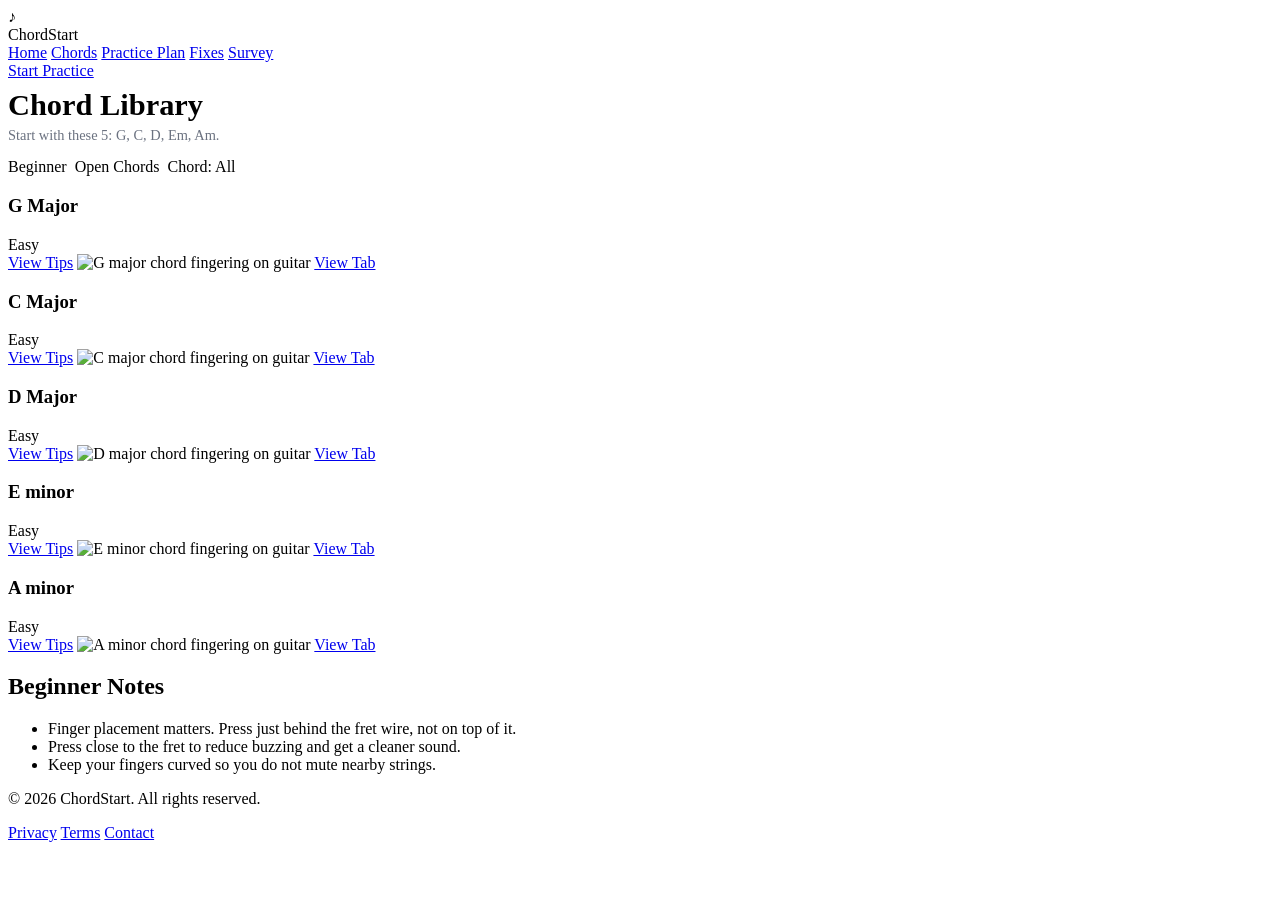
==== chords.html @ 928c1fba "Add files via upload" ====
<!DOCTYPE html>
<html lang="en">
<head>
  <meta charset="UTF-8" />
  <meta name="viewport" content="width=device-width, initial-scale=1.0" />
  <title>ChordStart | Chord Library</title>
  <link rel="stylesheet" href="styles.css" />

  <style>
    .page-subtle {
      color: #6b7280;
      font-size: 0.9rem;
      margin-top: 4px;
    }
  </style>
</head>
<body>
  <header class="site-header">
    <div class="brand">
      <div class="brand-icon">♪</div>
      <span>ChordStart</span>
    </div>

    <nav class="main-nav">
      <a href="index.html">Home</a>
      <a href="chords.html">Chords</a>
      <a href="#">Practice Plan</a>
      <a href="#">Fixes</a>
      <a href="#">Survey</a>
    </nav>

    <a href="#" class="btn btn-primary" style="min-width: 110px; text-align:center;">Start Practice</a>
  </header>

  <main class="container">
    <section class="section-block" style="margin-top: 8px;">
      <h1 style="margin: 0; font-size: 1.9rem;">Chord Library</h1>
      <p class="page-subtle">Start with these 5: G, C, D, Em, Am.</p>

      <div style="display:flex; gap:8px; margin-top:10px; flex-wrap:wrap;">
        <span class="chip">Beginner</span>
        <span class="chip">Open Chords</span>
        <span class="chip">Chord: All</span>
      </div>
    </section>

    <section class="section-block">
      <div class="card-grid three">
        <article class="chord-detail-card">
          <div class="card-top">
            <h3>G Major</h3>
            <span class="difficulty-tag">Easy</span>
          </div>
          <a href="#" class="mini-link">View Tips</a>
          <img src="images/chord-g.jpg" alt="G major chord fingering on guitar" />
          <a href="#" class="mini-link bottom">View Tab</a>
        </article>

        <article class="chord-detail-card">
          <div class="card-top">
            <h3>C Major</h3>
            <span class="difficulty-tag">Easy</span>
          </div>
          <a href="#" class="mini-link">View Tips</a>
          <img src="images/chord-c.jpg" alt="C major chord fingering on guitar" />
          <a href="#" class="mini-link bottom">View Tab</a>
        </article>

        <article class="chord-detail-card">
          <div class="card-top">
            <h3>D Major</h3>
            <span class="difficulty-tag">Easy</span>
          </div>
          <a href="#" class="mini-link">View Tips</a>
          <img src="images/chord-d.jpg" alt="D major chord fingering on guitar" />
          <a href="#" class="mini-link bottom">View Tab</a>
        </article>

        <article class="chord-detail-card">
          <div class="card-top">
            <h3>E minor</h3>
            <span class="difficulty-tag">Easy</span>
          </div>
          <a href="#" class="mini-link">View Tips</a>
          <img src="images/chord-em.jpg" alt="E minor chord fingering on guitar" />
          <a href="#" class="mini-link bottom">View Tab</a>
        </article>

        <article class="chord-detail-card">
          <div class="card-top">
            <h3>A minor</h3>
            <span class="difficulty-tag">Easy</span>
          </div>
          <a href="#" class="mini-link">View Tips</a>
          <img src="images/chord-am.jpg" alt="A minor chord fingering on guitar" />
          <a href="#" class="mini-link bottom">View Tab</a>
        </article>
      </div>
    </section>

    <section class="notes-box">
      <h2>Beginner Notes</h2>
      <ul>
        <li>Finger placement matters. Press just behind the fret wire, not on top of it.</li>
        <li>Press close to the fret to reduce buzzing and get a cleaner sound.</li>
        <li>Keep your fingers curved so you do not mute nearby strings.</li>
      </ul>
    </section>
  </main>

  <footer class="site-footer">
    <p>© 2026 ChordStart. All rights reserved.</p>
    <div class="footer-links">
      <a href="#">Privacy</a>
      <a href="#">Terms</a>
      <a href="#">Contact</a>
    </div>
  </footer>
</body>
</html>
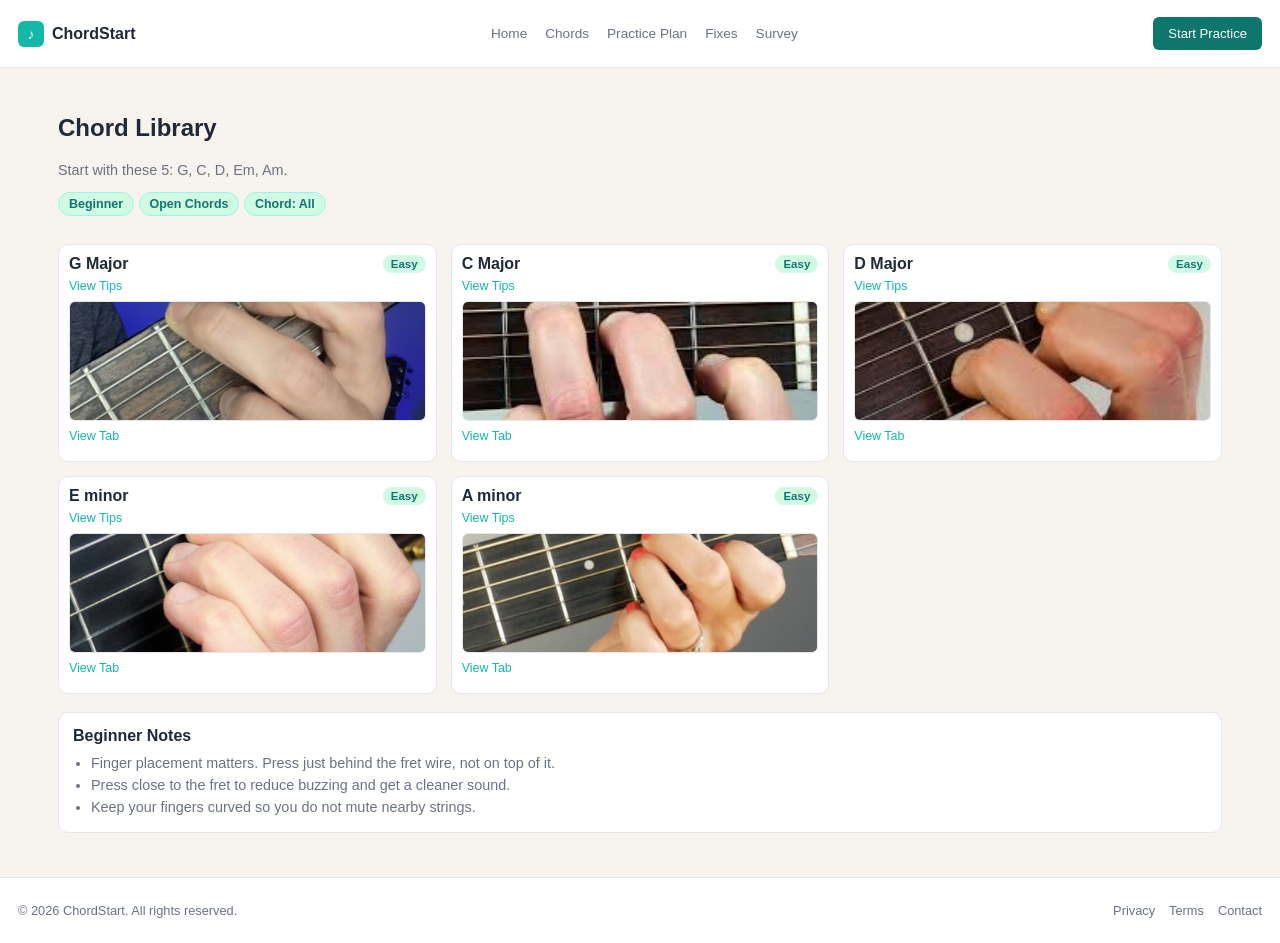
==== commit 0e074705: "Update chords.html" ====
--- a/chords.html
+++ b/chords.html
@@ -29,15 +29,15 @@
       <a href="#">Survey</a>
     </nav>
 
-    <a href="#" class="btn btn-primary" style="min-width: 110px; text-align:center;">Start Practice</a>
+    <a href="#" class="btn btn-primary header-cta">Start Practice</a>
   </header>
 
   <main class="container">
-    <section class="section-block" style="margin-top: 8px;">
-      <h1 style="margin: 0; font-size: 1.9rem;">Chord Library</h1>
+    <section class="section-block page-intro">
+      <h1>Chord Library</h1>
       <p class="page-subtle">Start with these 5: G, C, D, Em, Am.</p>
 
-      <div style="display:flex; gap:8px; margin-top:10px; flex-wrap:wrap;">
+      <div class="chip-row">
         <span class="chip">Beginner</span>
         <span class="chip">Open Chords</span>
         <span class="chip">Chord: All</span>
@@ -117,4 +117,4 @@
     </div>
   </footer>
 </body>
-</html>+</html>
--- a/styles.css
+++ b/styles.css
@@ -0,0 +1,588 @@
+:root {
+  --bg: #f7f3ee;
+  --surface: #ffffff;
+  --text: #1f2937;
+  --muted: #6b7280;
+  --border: #e5e7eb;
+  --teal: #0f766e;
+  --teal-dark: #115e59;
+  --amber-bg: #fef3c7;
+  --amber-border: #f59e0b;
+}
+
+* {
+  box-sizing: border-box;
+}
+
+body {
+  margin: 0;
+  font-family: Arial, Helvetica, sans-serif;
+  background: var(--bg);
+  color: var(--text);
+}
+
+img {
+  max-width: 100%;
+  display: block;
+}
+
+a {
+  color: inherit;
+  text-decoration: none;
+}
+
+.site-header {
+  height: 68px;
+  display: flex;
+  align-items: center;
+  justify-content: space-between;
+  padding: 0 18px;
+  border-bottom: 1px solid var(--border);
+  background: #fff;
+}
+
+.brand {
+  display: flex;
+  align-items: center;
+  gap: 8px;
+  font-weight: 700;
+}
+
+.brand-icon {
+  width: 26px;
+  height: 26px;
+  border-radius: 6px;
+  background: #14b8a6;
+  color: white;
+  display: grid;
+  place-items: center;
+  font-size: 14px;
+}
+
+.main-nav {
+  display: flex;
+  gap: 18px;
+  font-size: 0.85rem;
+  color: var(--muted);
+}
+
+.main-nav a:hover {
+  color: var(--text);
+}
+
+.btn {
+  display: inline-block;
+  padding: 8px 14px;
+  border-radius: 6px;
+  font-size: 0.82rem;
+  border: 1px solid transparent;
+}
+
+.btn-primary {
+  background: var(--teal);
+  color: #fff;
+}
+
+.btn-primary:hover {
+  background: var(--teal-dark);
+}
+
+.btn-outline {
+  border-color: #38bdf8;
+  color: #0ea5e9;
+  background: #fff;
+}
+
+.container {
+  max-width: 1200px;
+  margin: 0 auto;
+  padding: 18px;
+}
+
+.hero {
+  display: grid;
+  grid-template-columns: 1.1fr 1fr;
+  gap: 22px;
+  align-items: start;
+}
+
+.hero-text h1 {
+  margin: 6px 0 12px;
+  font-size: 2rem;
+  line-height: 1.15;
+  max-width: 420px;
+}
+
+.hero-text p {
+  margin: 0;
+  color: var(--muted);
+  line-height: 1.5;
+  max-width: 420px;
+}
+
+.hero-actions {
+  margin-top: 18px;
+  display: flex;
+  gap: 10px;
+}
+
+.hero-image-card {
+  background: var(--surface);
+  border: 1px solid var(--border);
+  border-radius: 10px;
+  padding: 8px;
+  box-shadow: 0 2px 10px rgba(0,0,0,0.04);
+}
+
+.hero-image-card img {
+  width: 100%;
+  height: 280px;
+  object-fit: cover;
+  border-radius: 8px;
+}
+
+.section-block {
+  margin-top: 28px;
+}
+
+.section-title {
+  margin: 0 0 8px;
+  text-align: center;
+  font-size: 1.1rem;
+}
+
+.section-subtitle {
+  margin: 0 0 14px;
+  text-align: center;
+  color: var(--muted);
+  font-size: 0.9rem;
+}
+
+.card-grid {
+  display: grid;
+  gap: 14px;
+}
+
+.card-grid.three {
+  grid-template-columns: repeat(3, 1fr);
+}
+
+.card-grid.five {
+  grid-template-columns: repeat(5, 1fr);
+}
+
+.card {
+  background: var(--surface);
+  border: 1px solid var(--border);
+  border-radius: 10px;
+  padding: 14px;
+  min-height: 120px;
+}
+
+.card h3 {
+  margin: 10px 0 8px;
+  font-size: 1rem;
+}
+
+.card p {
+  margin: 0;
+  color: var(--muted);
+  font-size: 0.85rem;
+  line-height: 1.45;
+}
+
+.mini-icon {
+  width: 24px;
+  height: 24px;
+  border-radius: 6px;
+  background: #d1fae5;
+  color: var(--teal);
+  display: grid;
+  place-items: center;
+  font-size: 12px;
+}
+
+.chord-card {
+  background: var(--surface);
+  border: 1px solid var(--border);
+  border-radius: 10px;
+  padding: 10px;
+  text-align: center;
+}
+
+.chord-card h3 {
+  margin: 0 0 8px;
+  font-size: 0.95rem;
+}
+
+.chord-card img {
+  width: 100%;
+  height: 95px;
+  object-fit: cover;
+  border-radius: 6px;
+  border: 1px solid var(--border);
+}
+
+.tip-banner {
+  margin-top: 26px;
+  border-left: 4px solid var(--amber-border);
+  background: var(--amber-bg);
+  color: #92400e;
+  padding: 12px 14px;
+  border-radius: 6px;
+}
+
+.site-footer {
+  margin-top: 26px;
+  border-top: 1px solid var(--border);
+  background: #fff;
+  padding: 12px 18px;
+  display: flex;
+  justify-content: space-between;
+  align-items: center;
+  color: var(--muted);
+  font-size: 0.8rem;
+}
+
+.footer-links {
+  display: flex;
+  gap: 14px;
+}
+
+.footer-links a:hover {
+  color: var(--text);
+}
+
+/* Chord Library page extras */
+.chip {
+  display: inline-block;
+  background: #d1fae5;
+  color: #0f766e;
+  border: 1px solid #99f6e4;
+  padding: 4px 10px;
+  border-radius: 999px;
+  font-size: 0.78rem;
+  font-weight: 600;
+}
+
+.chord-detail-card {
+  background: #fff;
+  border: 1px solid #e5e7eb;
+  border-radius: 10px;
+  padding: 10px;
+}
+
+.chord-detail-card .card-top {
+  display: flex;
+  align-items: center;
+  justify-content: space-between;
+  gap: 8px;
+}
+
+.chord-detail-card h3 {
+  margin: 0;
+  font-size: 1rem;
+}
+
+.difficulty-tag {
+  background: #d1fae5;
+  color: #0f766e;
+  padding: 3px 8px;
+  border-radius: 999px;
+  font-size: 0.72rem;
+  font-weight: 600;
+}
+
+.mini-link {
+  display: inline-block;
+  margin: 6px 0 8px;
+  color: #14b8a6;
+  font-size: 0.78rem;
+}
+
+.mini-link.bottom {
+  margin-top: 8px;
+}
+
+.chord-detail-card img {
+  width: 100%;
+  height: 120px;
+  object-fit: cover;
+  border-radius: 6px;
+  border: 1px solid #e5e7eb;
+}
+
+.notes-box {
+  margin-top: 18px;
+  background: #fff;
+  border: 1px solid #e5e7eb;
+  border-radius: 10px;
+  padding: 14px;
+}
+
+.notes-box h2 {
+  margin: 0 0 8px;
+  font-size: 1rem;
+}
+
+.notes-box ul {
+  margin: 0;
+  padding-left: 18px;
+  color: #6b7280;
+  line-height: 1.5;
+  font-size: 0.9rem;
+}
+
+@media (max-width: 900px) {
+  .hero {
+    grid-template-columns: 1fr;
+  }
+
+  .card-grid.three {
+    grid-template-columns: 1fr;
+  }
+
+  .card-grid.five {
+    grid-template-columns: repeat(2, 1fr);
+  }
+
+  .main-nav {
+    display: none;
+  }
+}
+
+.page-head h1 {
+  margin: 10px 0 6px;
+  font-size: 1.9rem;
+}
+.page-head p {
+  margin: 0;
+  color: var(--muted);
+}
+
+.two-col {
+  margin-top: 16px;
+  display: grid;
+  grid-template-columns: 1fr 1fr;
+  gap: 14px;
+}
+
+.panel {
+  background: #fff;
+  border: 1px solid var(--border);
+  border-radius: 12px;
+  padding: 14px;
+}
+
+.panel h2 {
+  margin: 0 0 10px;
+  font-size: 1rem;
+}
+
+.step-list {
+  margin: 0;
+  padding-left: 0;
+  list-style: none;
+  display: grid;
+  gap: 10px;
+}
+
+.step-list li {
+  display: grid;
+  grid-template-columns: 26px 1fr;
+  gap: 10px;
+  align-items: center;
+}
+
+.step-dot {
+  width: 22px;
+  height: 22px;
+  border-radius: 999px;
+  background: #d1fae5;
+  color: var(--teal);
+  display: grid;
+  place-items: center;
+  font-size: 0.8rem;
+  font-weight: 700;
+}
+
+.step-time {
+  float: right;
+  color: var(--muted);
+  font-size: 0.85rem;
+  margin-left: 10px;
+}
+
+.drill-list {
+  margin: 0;
+  padding-left: 18px;
+  color: var(--muted);
+  line-height: 1.7;
+  font-size: 0.92rem;
+}
+
+.timer-box {
+  margin-top: 12px;
+  border: 1px solid var(--border);
+  border-radius: 10px;
+  padding: 12px;
+  background: #fafafa;
+}
+
+.timer-title {
+  font-size: 0.85rem;
+  color: var(--muted);
+  margin-bottom: 8px;
+}
+
+.timer-row {
+  display: flex;
+  align-items: center;
+  justify-content: space-between;
+}
+
+.btn-sm {
+  padding: 6px 10px;
+  font-size: 0.78rem;
+}
+
+.banner {
+  margin-top: 14px;
+  border-radius: 10px;
+  padding: 12px 14px;
+  border: 1px solid var(--border);
+  display: flex;
+  gap: 10px;
+  align-items: center;
+}
+
+.banner-warm {
+  background: #fef3c7;
+  border-left: 4px solid #f59e0b;
+  color: #92400e;
+}
+
+.tip-card {
+  margin-top: 12px;
+  border: 1px solid #99f6e4;
+  background: #ecfeff;
+  color: #115e59;
+  border-radius: 10px;
+  padding: 12px 14px;
+  display: flex;
+  gap: 10px;
+  align-items: center;
+}
+
+.accordion-card {
+  background: #fff;
+  border: 1px solid var(--border);
+  border-radius: 12px;
+  padding: 14px;
+  margin-top: 14px;
+}
+
+.acc-head {
+  display: flex;
+  align-items: center;
+  gap: 10px;
+}
+
+.acc-icon {
+  width: 22px;
+  height: 22px;
+  border-radius: 999px;
+  border: 2px solid #a7f3d0;
+  display: grid;
+  place-items: center;
+  color: var(--teal);
+  font-size: 0.9rem;
+}
+
+.accordion-card h2 {
+  margin: 0;
+  font-size: 1rem;
+}
+
+.acc-grid {
+  margin-top: 10px;
+  display: grid;
+  grid-template-columns: 1fr 1fr;
+  gap: 14px;
+}
+
+.acc-grid h3 {
+  margin: 0 0 6px;
+  font-size: 0.9rem;
+}
+
+.acc-grid p {
+  margin: 0;
+  color: var(--muted);
+  line-height: 1.5;
+  font-size: 0.92rem;
+}
+
+.form-card {
+  background: #fff;
+  border: 1px solid var(--border);
+  border-radius: 12px;
+  padding: 16px;
+  display: grid;
+  gap: 14px;
+}
+
+.form-card label {
+  display: grid;
+  gap: 6px;
+  font-weight: 600;
+  color: #334155;
+  font-size: 0.92rem;
+}
+
+.form-card input,
+.form-card textarea {
+  width: 100%;
+  border: 1px solid #cbd5e1;
+  border-radius: 10px;
+  padding: 12px;
+  font-size: 1rem;
+  background: #fff;
+  font-weight: 400;
+}
+
+.form-card textarea {
+  min-height: 110px;
+  resize: vertical;
+}
+
+.check-fieldset {
+  border: 1px solid #e5e7eb;
+  border-radius: 10px;
+  padding: 12px;
+}
+
+.check-fieldset legend {
+  font-weight: 700;
+  color: #334155;
+  font-size: 0.92rem;
+}
+
+.check-row {
+  display: flex;
+  gap: 10px;
+  align-items: center;
+  margin-top: 8px;
+  font-weight: 500;
+  color: var(--muted);
+}
+
+.btn-wide {
+  width: 100%;
+}
+
+/* responsive */
+@media (max-width: 900px) {
+  .two-col { grid-template-columns: 1fr; }
+  .acc-grid { grid-template-columns: 1fr; }
+}
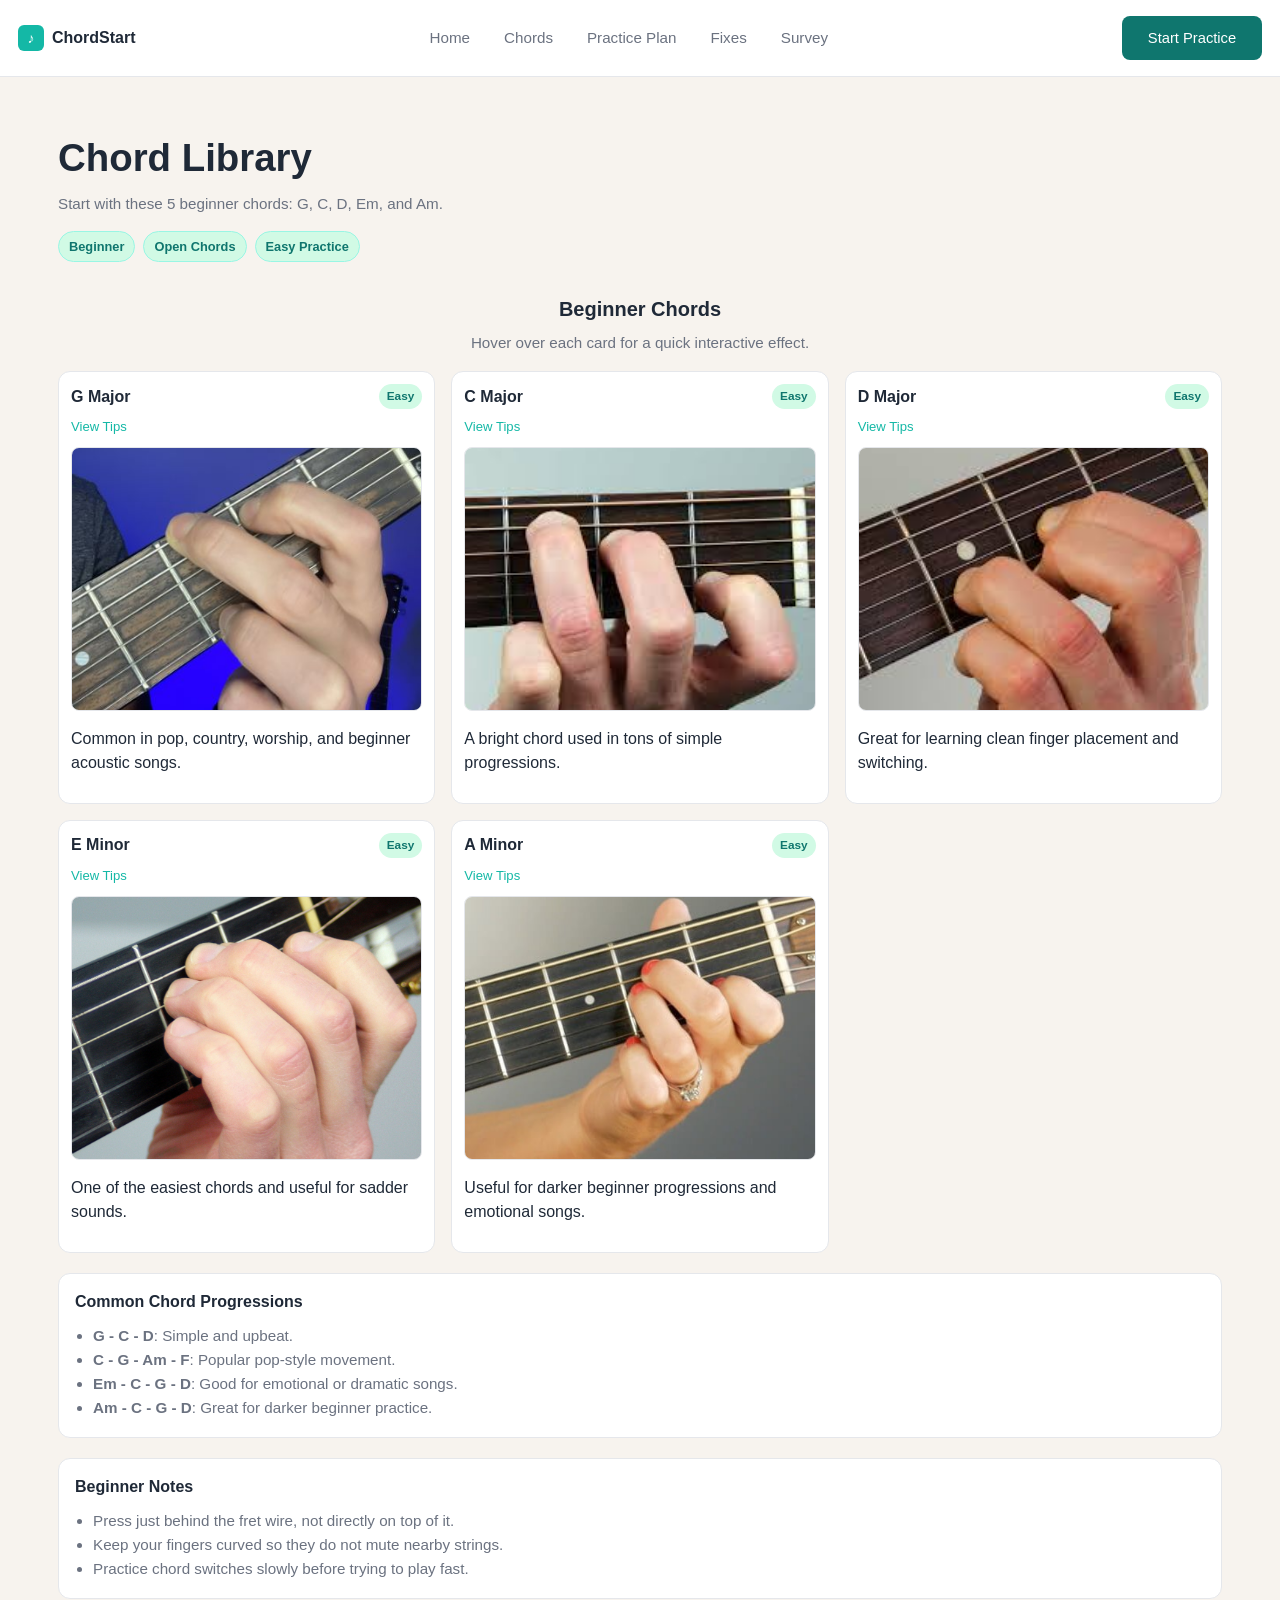
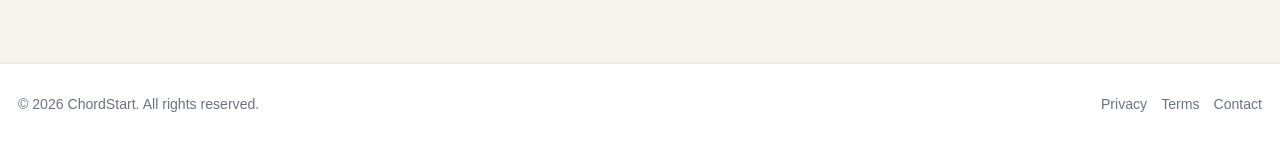
==== commit d8229fe6: "Update chords.html" ====
--- a/chords.html
+++ b/chords.html
@@ -9,8 +9,8 @@
   <style>
     .page-subtle {
       color: #6b7280;
-      font-size: 0.9rem;
-      margin-top: 4px;
+      font-size: 0.95rem;
+      margin-top: 6px;
     }
   </style>
 </head>
@@ -24,36 +24,39 @@
     <nav class="main-nav">
       <a href="index.html">Home</a>
       <a href="chords.html">Chords</a>
-      <a href="#">Practice Plan</a>
-      <a href="#">Fixes</a>
-      <a href="#">Survey</a>
+      <a href="practice.html">Practice Plan</a>
+      <a href="fixes.html">Fixes</a>
+      <a href="survey.html">Survey</a>
     </nav>
 
-    <a href="#" class="btn btn-primary header-cta">Start Practice</a>
+    <a href="practice.html" class="btn btn-primary header-cta">Start Practice</a>
   </header>
 
   <main class="container">
     <section class="section-block page-intro">
       <h1>Chord Library</h1>
-      <p class="page-subtle">Start with these 5: G, C, D, Em, Am.</p>
+      <p class="page-subtle">Start with these 5 beginner chords: G, C, D, Em, and Am.</p>
 
       <div class="chip-row">
         <span class="chip">Beginner</span>
         <span class="chip">Open Chords</span>
-        <span class="chip">Chord: All</span>
+        <span class="chip">Easy Practice</span>
       </div>
     </section>
 
     <section class="section-block">
+      <h2 class="section-title">Beginner Chords</h2>
+      <p class="section-subtitle">Hover over each card for a quick interactive effect.</p>
+
       <div class="card-grid three">
         <article class="chord-detail-card">
           <div class="card-top">
             <h3>G Major</h3>
             <span class="difficulty-tag">Easy</span>
           </div>
-          <a href="#" class="mini-link">View Tips</a>
+          <a href="fixes.html" class="mini-link">View Tips</a>
           <img src="images/chord-g.jpg" alt="G major chord fingering on guitar" />
-          <a href="#" class="mini-link bottom">View Tab</a>
+          <p class="chord-note">Common in pop, country, worship, and beginner acoustic songs.</p>
         </article>
 
         <article class="chord-detail-card">
@@ -61,9 +64,9 @@
             <h3>C Major</h3>
             <span class="difficulty-tag">Easy</span>
           </div>
-          <a href="#" class="mini-link">View Tips</a>
+          <a href="fixes.html" class="mini-link">View Tips</a>
           <img src="images/chord-c.jpg" alt="C major chord fingering on guitar" />
-          <a href="#" class="mini-link bottom">View Tab</a>
+          <p class="chord-note">A bright chord used in tons of simple progressions.</p>
         </article>
 
         <article class="chord-detail-card">
@@ -71,39 +74,49 @@
             <h3>D Major</h3>
             <span class="difficulty-tag">Easy</span>
           </div>
-          <a href="#" class="mini-link">View Tips</a>
+          <a href="fixes.html" class="mini-link">View Tips</a>
           <img src="images/chord-d.jpg" alt="D major chord fingering on guitar" />
-          <a href="#" class="mini-link bottom">View Tab</a>
+          <p class="chord-note">Great for learning clean finger placement and switching.</p>
         </article>
 
         <article class="chord-detail-card">
           <div class="card-top">
-            <h3>E minor</h3>
+            <h3>E Minor</h3>
             <span class="difficulty-tag">Easy</span>
           </div>
-          <a href="#" class="mini-link">View Tips</a>
+          <a href="fixes.html" class="mini-link">View Tips</a>
           <img src="images/chord-em.jpg" alt="E minor chord fingering on guitar" />
-          <a href="#" class="mini-link bottom">View Tab</a>
+          <p class="chord-note">One of the easiest chords and useful for sadder sounds.</p>
         </article>
 
         <article class="chord-detail-card">
           <div class="card-top">
-            <h3>A minor</h3>
+            <h3>A Minor</h3>
             <span class="difficulty-tag">Easy</span>
           </div>
-          <a href="#" class="mini-link">View Tips</a>
+          <a href="fixes.html" class="mini-link">View Tips</a>
           <img src="images/chord-am.jpg" alt="A minor chord fingering on guitar" />
-          <a href="#" class="mini-link bottom">View Tab</a>
+          <p class="chord-note">Useful for darker beginner progressions and emotional songs.</p>
         </article>
       </div>
     </section>
 
     <section class="notes-box">
+      <h2>Common Chord Progressions</h2>
+      <ul>
+        <li><strong>G - C - D</strong>: Simple and upbeat.</li>
+        <li><strong>C - G - Am - F</strong>: Popular pop-style movement.</li>
+        <li><strong>Em - C - G - D</strong>: Good for emotional or dramatic songs.</li>
+        <li><strong>Am - C - G - D</strong>: Great for darker beginner practice.</li>
+      </ul>
+    </section>
+
+    <section class="notes-box">
       <h2>Beginner Notes</h2>
       <ul>
-        <li>Finger placement matters. Press just behind the fret wire, not on top of it.</li>
-        <li>Press close to the fret to reduce buzzing and get a cleaner sound.</li>
-        <li>Keep your fingers curved so you do not mute nearby strings.</li>
+        <li>Press just behind the fret wire, not directly on top of it.</li>
+        <li>Keep your fingers curved so they do not mute nearby strings.</li>
+        <li>Practice chord switches slowly before trying to play fast.</li>
       </ul>
     </section>
   </main>
--- a/styles.css
+++ b/styles.css
@@ -10,8 +10,14 @@
   --amber-border: #f59e0b;
 }
 
-* {
+*,
+*::before,
+*::after {
   box-sizing: border-box;
+}
+
+html {
+  overflow-x: hidden;
 }
 
 body {
@@ -19,10 +25,13 @@
   font-family: Arial, Helvetica, sans-serif;
   background: var(--bg);
   color: var(--text);
+  line-height: 1.5;
+  overflow-x: hidden;
 }
 
 img {
   max-width: 100%;
+  height: auto;
   display: block;
 }
 
@@ -32,13 +41,14 @@
 }
 
 .site-header {
-  height: 68px;
   display: flex;
   align-items: center;
   justify-content: space-between;
-  padding: 0 18px;
+  gap: 16px;
+  padding: 16px 18px;
   border-bottom: 1px solid var(--border);
   background: #fff;
+  flex-wrap: wrap;
 }
 
 .brand {
@@ -46,6 +56,7 @@
   align-items: center;
   gap: 8px;
   font-weight: 700;
+  flex-shrink: 0;
 }
 
 .brand-icon {
@@ -61,21 +72,34 @@
 
 .main-nav {
   display: flex;
-  gap: 18px;
-  font-size: 0.85rem;
-  color: var(--muted);
-}
-
-.main-nav a:hover {
+  gap: 10px;
+  font-size: 0.95rem;
+  color: var(--muted);
+  flex-wrap: wrap;
+  justify-content: center;
+  flex: 1 1 400px;
+}
+
+.main-nav a {
+  padding: 10px 12px;
+  border-radius: 8px;
+  transition: background-color 0.2s ease, color 0.2s ease;
+}
+
+.main-nav a:hover,
+.main-nav a:focus {
   color: var(--text);
+  background: #f3f4f6;
 }
 
 .btn {
   display: inline-block;
-  padding: 8px 14px;
-  border-radius: 6px;
-  font-size: 0.82rem;
+  padding: 10px 16px;
+  border-radius: 8px;
+  font-size: 0.92rem;
   border: 1px solid transparent;
+  text-align: center;
+  transition: background-color 0.2s ease, color 0.2s ease, border-color 0.2s ease;
 }
 
 .btn-primary {
@@ -83,7 +107,8 @@
   color: #fff;
 }
 
-.btn-primary:hover {
+.btn-primary:hover,
+.btn-primary:focus {
   background: var(--teal-dark);
 }
 
@@ -93,89 +118,99 @@
   background: #fff;
 }
 
+.btn-outline:hover,
+.btn-outline:focus {
+  background: #f0f9ff;
+}
+
+.header-cta {
+  min-width: 140px;
+}
+
 .container {
-  max-width: 1200px;
+  width: min(1200px, 100%);
   margin: 0 auto;
-  padding: 18px;
+  padding: 20px 18px 32px;
 }
 
 .hero {
   display: grid;
   grid-template-columns: 1.1fr 1fr;
-  gap: 22px;
-  align-items: start;
+  gap: 24px;
+  align-items: center;
 }
 
 .hero-text h1 {
   margin: 6px 0 12px;
-  font-size: 2rem;
+  font-size: clamp(1.9rem, 4vw, 3rem);
   line-height: 1.15;
-  max-width: 420px;
+  max-width: 560px;
 }
 
 .hero-text p {
   margin: 0;
   color: var(--muted);
-  line-height: 1.5;
-  max-width: 420px;
+  max-width: 520px;
 }
 
 .hero-actions {
   margin-top: 18px;
   display: flex;
-  gap: 10px;
+  gap: 12px;
+  flex-wrap: wrap;
 }
 
 .hero-image-card {
   background: var(--surface);
   border: 1px solid var(--border);
-  border-radius: 10px;
+  border-radius: 12px;
   padding: 8px;
-  box-shadow: 0 2px 10px rgba(0,0,0,0.04);
+  box-shadow: 0 2px 10px rgba(0, 0, 0, 0.04);
 }
 
 .hero-image-card img {
   width: 100%;
-  height: 280px;
+  min-height: 220px;
+  max-height: 360px;
   object-fit: cover;
   border-radius: 8px;
 }
 
 .section-block {
-  margin-top: 28px;
+  margin-top: 32px;
 }
 
 .section-title {
   margin: 0 0 8px;
   text-align: center;
-  font-size: 1.1rem;
+  font-size: 1.25rem;
 }
 
 .section-subtitle {
-  margin: 0 0 14px;
+  margin: 0 0 16px;
   text-align: center;
   color: var(--muted);
-  font-size: 0.9rem;
+  font-size: 0.95rem;
 }
 
 .card-grid {
   display: grid;
-  gap: 14px;
+  gap: 16px;
 }
 
 .card-grid.three {
-  grid-template-columns: repeat(3, 1fr);
+  grid-template-columns: repeat(3, minmax(0, 1fr));
 }
 
 .card-grid.five {
-  grid-template-columns: repeat(5, 1fr);
+  grid-template-columns: repeat(5, minmax(0, 1fr));
 }
 
 .card {
   background: var(--surface);
   border: 1px solid var(--border);
-  border-radius: 10px;
-  padding: 14px;
+  border-radius: 12px;
+  padding: 16px;
   min-height: 120px;
 }
 
@@ -187,8 +222,8 @@
 .card p {
   margin: 0;
   color: var(--muted);
-  font-size: 0.85rem;
-  line-height: 1.45;
+  font-size: 0.92rem;
+  line-height: 1.5;
 }
 
 .mini-icon {
@@ -205,71 +240,87 @@
 .chord-card {
   background: var(--surface);
   border: 1px solid var(--border);
-  border-radius: 10px;
-  padding: 10px;
+  border-radius: 12px;
+  padding: 12px;
   text-align: center;
 }
 
 .chord-card h3 {
   margin: 0 0 8px;
-  font-size: 0.95rem;
+  font-size: 1rem;
 }
 
 .chord-card img {
   width: 100%;
-  height: 95px;
+  aspect-ratio: 4 / 3;
   object-fit: cover;
-  border-radius: 6px;
+  border-radius: 8px;
   border: 1px solid var(--border);
 }
 
 .tip-banner {
-  margin-top: 26px;
+  margin-top: 28px;
   border-left: 4px solid var(--amber-border);
   background: var(--amber-bg);
   color: #92400e;
-  padding: 12px 14px;
-  border-radius: 6px;
+  padding: 14px 16px;
+  border-radius: 8px;
 }
 
 .site-footer {
-  margin-top: 26px;
+  margin-top: 32px;
   border-top: 1px solid var(--border);
   background: #fff;
-  padding: 12px 18px;
+  padding: 16px 18px;
   display: flex;
   justify-content: space-between;
   align-items: center;
-  color: var(--muted);
-  font-size: 0.8rem;
+  gap: 12px;
+  flex-wrap: wrap;
+  color: var(--muted);
+  font-size: 0.88rem;
 }
 
 .footer-links {
   display: flex;
   gap: 14px;
-}
-
-.footer-links a:hover {
+  flex-wrap: wrap;
+}
+
+.footer-links a:hover,
+.footer-links a:focus {
   color: var(--text);
 }
 
 /* Chord Library page extras */
+.page-intro h1 {
+  margin: 0;
+  font-size: clamp(1.75rem, 4vw, 2.4rem);
+}
+
+.chip-row {
+  display: flex;
+  gap: 8px;
+  margin-top: 12px;
+  flex-wrap: wrap;
+}
+
 .chip {
   display: inline-block;
   background: #d1fae5;
   color: #0f766e;
   border: 1px solid #99f6e4;
-  padding: 4px 10px;
+  padding: 5px 10px;
   border-radius: 999px;
-  font-size: 0.78rem;
+  font-size: 0.8rem;
   font-weight: 600;
 }
 
 .chord-detail-card {
   background: #fff;
   border: 1px solid #e5e7eb;
-  border-radius: 10px;
-  padding: 10px;
+  border-radius: 12px;
+  padding: 12px;
 }
 
 .chord-detail-card .card-top {
@@ -277,6 +328,7 @@
   align-items: center;
   justify-content: space-between;
   gap: 8px;
+  flex-wrap: wrap;
 }
 
 .chord-detail-card h3 {
@@ -287,41 +339,41 @@
 .difficulty-tag {
   background: #d1fae5;
   color: #0f766e;
-  padding: 3px 8px;
+  padding: 4px 8px;
   border-radius: 999px;
-  font-size: 0.72rem;
+  font-size: 0.74rem;
   font-weight: 600;
 }
 
 .mini-link {
   display: inline-block;
-  margin: 6px 0 8px;
+  margin: 8px 0 10px;
   color: #14b8a6;
-  font-size: 0.78rem;
+  font-size: 0.82rem;
 }
 
 .mini-link.bottom {
-  margin-top: 8px;
+  margin-top: 10px;
 }
 
 .chord-detail-card img {
   width: 100%;
-  height: 120px;
+  aspect-ratio: 4 / 3;
   object-fit: cover;
-  border-radius: 6px;
+  border-radius: 8px;
   border: 1px solid #e5e7eb;
 }
 
 .notes-box {
-  margin-top: 18px;
+  margin-top: 20px;
   background: #fff;
   border: 1px solid #e5e7eb;
-  border-radius: 10px;
-  padding: 14px;
+  border-radius: 12px;
+  padding: 16px;
 }
 
 .notes-box h2 {
-  margin: 0 0 8px;
+  margin: 0 0 10px;
   font-size: 1rem;
 }
 
@@ -329,32 +381,16 @@
   margin: 0;
   padding-left: 18px;
   color: #6b7280;
-  line-height: 1.5;
-  font-size: 0.9rem;
-}
-
-@media (max-width: 900px) {
-  .hero {
-    grid-template-columns: 1fr;
-  }
-
-  .card-grid.three {
-    grid-template-columns: 1fr;
-  }
-
-  .card-grid.five {
-    grid-template-columns: repeat(2, 1fr);
-  }
-
-  .main-nav {
-    display: none;
-  }
-}
-
+  line-height: 1.6;
+  font-size: 0.95rem;
+}
+
+/* Extra page styles kept from original file */
 .page-head h1 {
   margin: 10px 0 6px;
   font-size: 1.9rem;
 }
+
 .page-head p {
   margin: 0;
   color: var(--muted);
@@ -581,8 +617,97 @@
   width: 100%;
 }
 
-/* responsive */
+/* Tablet */
 @media (max-width: 900px) {
-  .two-col { grid-template-columns: 1fr; }
-  .acc-grid { grid-template-columns: 1fr; }
-}+  .hero {
+    grid-template-columns: 1fr;
+  }
+
+  .card-grid.three {
+    grid-template-columns: 1fr;
+  }
+
+  .card-grid.five {
+    grid-template-columns: repeat(2, minmax(0, 1fr));
+  }
+
+  .two-col {
+    grid-template-columns: 1fr;
+  }
+
+  .acc-grid {
+    grid-template-columns: 1fr;
+  }
+
+  .site-header {
+    align-items: flex-start;
+  }
+
+  .main-nav {
+    order: 3;
+    width: 100%;
+    justify-content: flex-start;
+  }
+}
+
+/* Mobile */
+@media (max-width: 600px) {
+  .container {
+    padding: 16px 14px 28px;
+  }
+
+  .site-header {
+    padding: 14px;
+  }
+
+  .main-nav {
+    flex-direction: column;
+    gap: 6px;
+  }
+
+  .main-nav a {
+    width: 100%;
+    padding: 12px 14px;
+    background: #f9fafb;
+    border: 1px solid var(--border);
+  }
+
+  .header-cta {
+    width: 100%;
+  }
+
+  .hero-actions {
+    flex-direction: column;
+  }
+
+  .hero-actions .btn {
+    width: 100%;
+  }
+
+  .card-grid.five,
+  .card-grid.three {
+    grid-template-columns: 1fr;
+  }
+
+  .card,
+  .chord-card,
+  .chord-detail-card,
+  .notes-box {
+    padding: 14px;
+  }
+
+  .section-title,
+  .section-subtitle {
+    text-align: left;
+  }
+
+  .site-footer {
+    flex-direction: column;
+    align-items: flex-start;
+  }
+
+  .footer-links {
+    flex-direction: column;
+    gap: 8px;
+  }
+}
